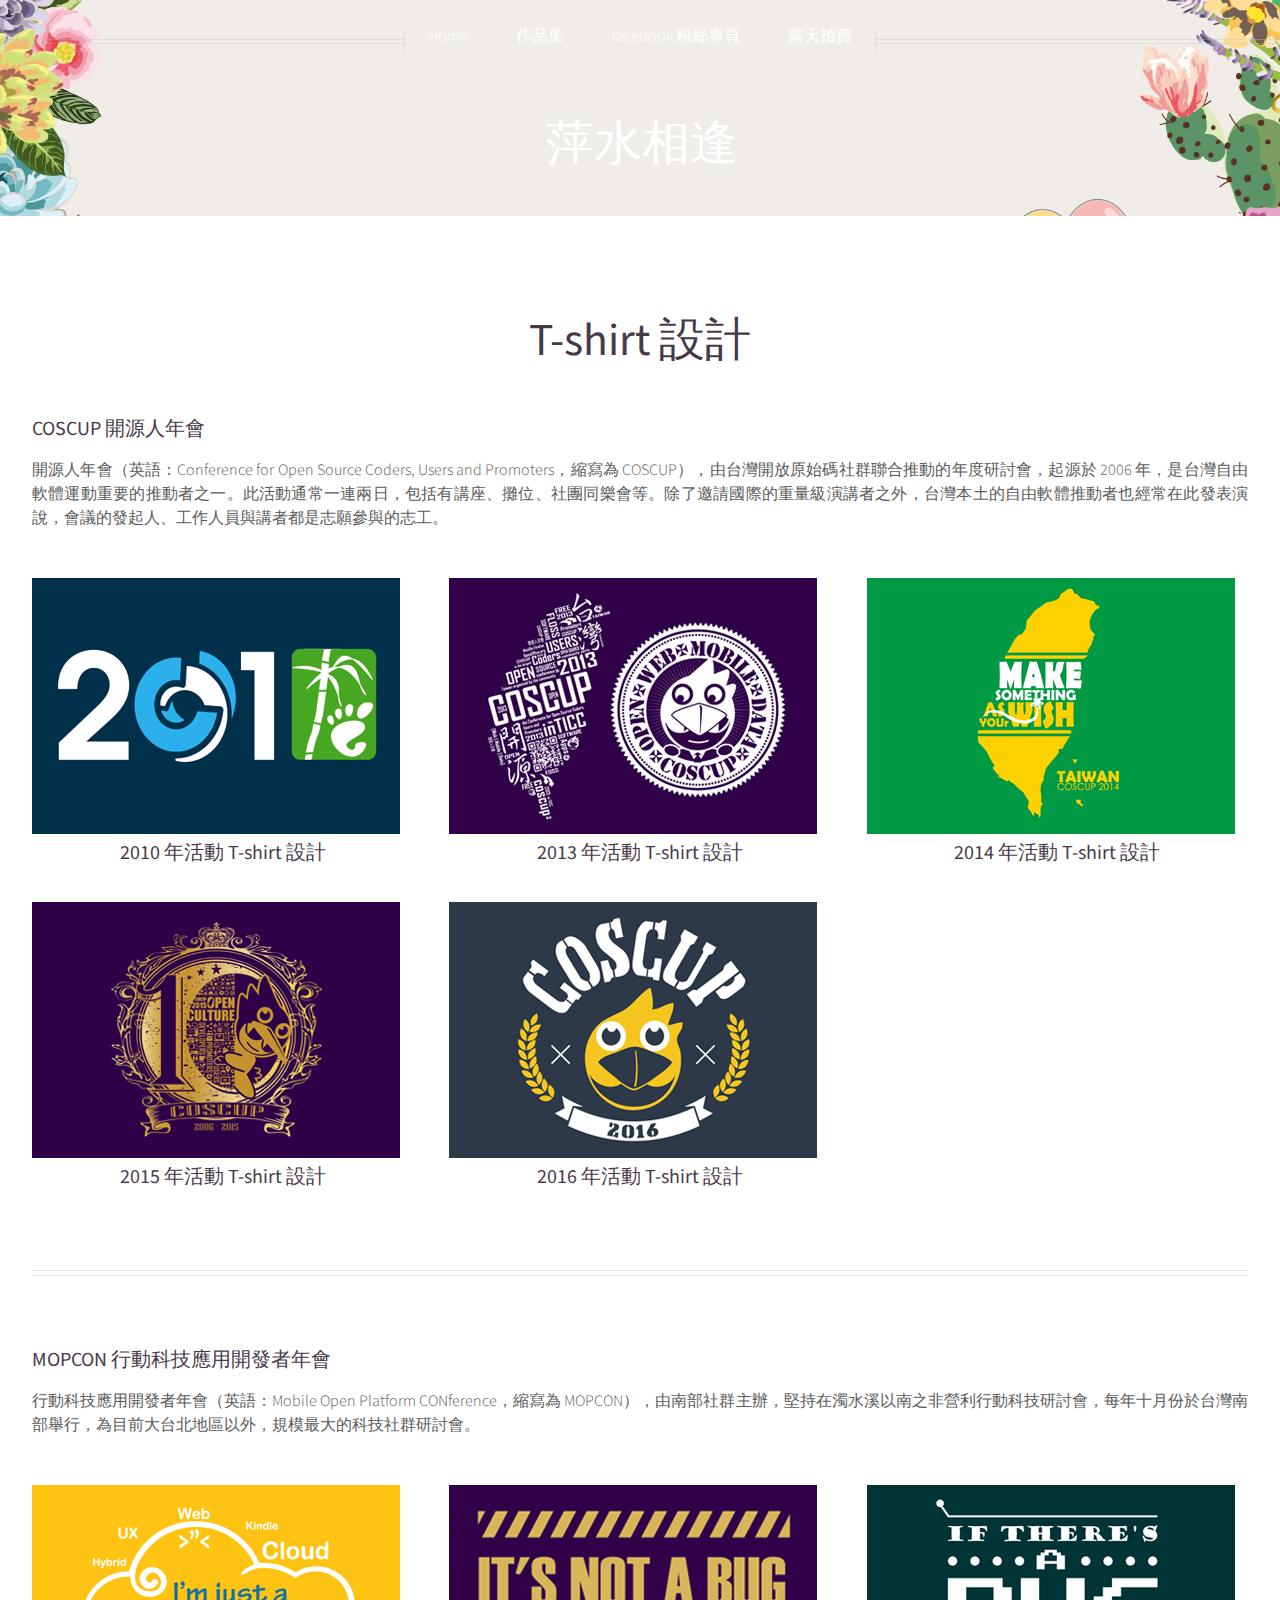
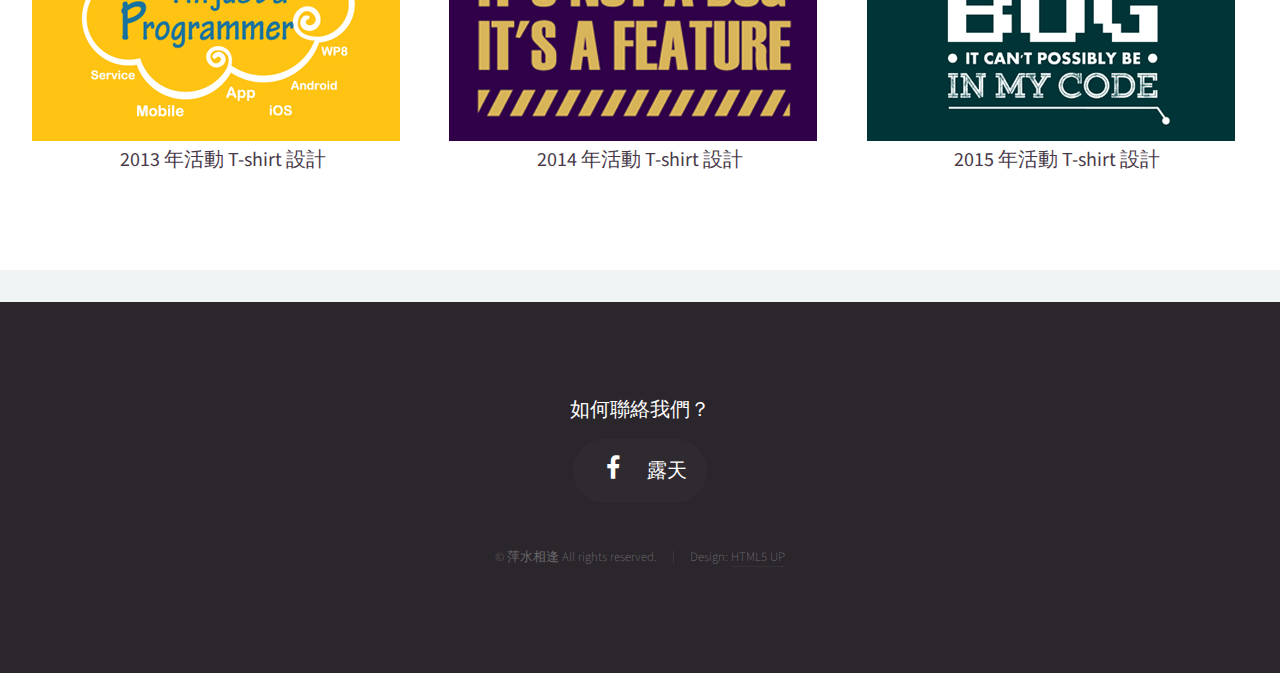
==== logo_1.html @ ac45ee12 "修改上方主選單，新增 「作品集」的「圖案設計」，新增內頁 logo-1.html" ====
<!DOCTYPE HTML>
<!--
	Helios by HTML5 UP
	html5up.net | @n33co
	Free for personal and commercial use under the CCA 3.0 license (html5up.net/license)
-->
<html>
	<head>
		<title>萍水相逢</title>
		<meta charset="utf-8" />
		<meta name="viewport" content="width=device-width, initial-scale=1" />
		<!--[if lte IE 8]><script src="assets/js/ie/html5shiv.js"></script><![endif]-->
		<link rel="stylesheet" href="assets/css/main.css" />
		<script src="//s3-ap-northeast-1.amazonaws.com/justfont-user-script/jf-45528.js"></script>
		<!--[if lte IE 8]><link rel="stylesheet" href="assets/css/ie8.css" /><![endif]-->
	</head>
	<body class="no-sidebar">
		<div id="page-wrapper">

			<!-- Header -->
				<div id="header">

					<!-- Inner -->
						<div class="inner">
							<header>
								<h1><a href="index.html" id="logo">萍水相逢</a></h1>
							</header>
						</div>

					<!-- Nav -->
						<nav id="nav">
							<ul>
								<li><a href="index.html">Home</a></li>
								<li>
									<a href="#">作品集</a>
									<ul>
										<!--<li>
											<a href="#">花藝設計 &hellip;</a>
											<ul>
												<li><a href="#">鮮花</a></li>
												<li><a href="#">乾燥花</a></li>
												<li><a href="#">多肉植物</a></li>
											</ul>
										</li>-->
										<li>
											<a href="#">圖案設計 &hellip;</a>
											<ul>
												<li><a href="logo_1.html">T-Shirt</a></li>
												<li><a href="logo_2.html">Logo</a></li>
											</ul>
										</li>
										<!--<li><a href="#">網頁設計</a></li>-->
									</ul>
								</li>
								<li><a href="https://www.facebook.com/mebych/" target="_blank">facebook 粉絲專頁</a></li>
								<li><a href="http://class.ruten.com.tw/user/index00.php?s=mebych" target="_blank">露天拍賣</a></li>
							</ul>
						</nav>

				</div>

			<!-- Main -->
				<div class="wrapper style1">

					<div class="container">
						<article id="main" class="special">
							<header>
								<h2><a href="#">T-shirt 設計</a></h2>
							</header>

							<section>
								<header>
									<h3><a href="#">COSCUP 開源人年會</a></h3>
								</header>
									<p>
										開源人年會（英語：Conference for Open Source Coders, Users and Promoters，縮寫為 COSCUP），由台灣開放原始碼社群聯合推動的年度研討會，起源於 2006 年，是台灣自由軟體運動重要的推動者之一。此活動通常一連兩日，包括有講座、攤位、社團同樂會等。除了邀請國際的重量級演講者之外，台灣本土的自由軟體推動者也經常在此發表演說，會議的發起人、工作人員與講者都是志願參與的志工。
									</p>
							</section>
							<div class="row">
								<article class="4u 12u(mobile) special">
									<!--<a href="#" class="image featured">--><img src="images/logo_coscup_2010.png" alt="2010活動T-shirt設計" /></a>
									<header>
										<h3><a href="#">2010 年活動 T-shirt 設計</a></h3>
									</header>
								</article>
								<article class="4u 12u(mobile) special">
									<!--<a href="#" class="image featured">--><img src="images/logo_coscup_2013-2.png" alt="2013活動T-shirt設計" /></a>
									<header>
										<h3><a href="#">2013 年活動 T-shirt 設計</a></h3>
									</header>
								</article>
								<article class="4u 12u(mobile) special">
									<!--<a href="#" class="image featured">--><img src="images/logo_coscup_2014-2.png" alt="2014年活動T-shirt設計" /></a>
									<header>
										<h3><a href="#">2014 年活動 T-shirt 設計</a></h3>
									</header>
								</article>
								<article class="4u 12u(mobile) special">
									<!--<a href="#" class="image featured">--><img src="images/logo_coscup_2015.png" alt="2015活動T-shirt設計" /></a>
									<header>
										<h3><a href="#">2015 年活動 T-shirt 設計</a></h3>
									</header>
								</article>
								<article class="4u 12u(mobile) special">
									<!--<a href="#" class="image featured">--><img src="images/logo_coscup_2016.png" alt="2016活動T-shirt設計" /></a>
									<header>
										<h3><a href="#">2016 年活動 T-shirt 設計</a></h3>
									</header>
								</article>
							</div>

							<hr>

							<section>
								<header>
									<h3><a href="#">MOPCON 行動科技應用開發者年會</a></h3>
								</header>
									<p>
										行動科技應用開發者年會（英語：Mobile Open Platform CONference，縮寫為 MOPCON），由南部社群主辦，堅持在濁水溪以南之非營利行動科技研討會，每年十月份於台灣南部舉行，為目前大台北地區以外，規模最大的科技社群研討會。
									</p>
							</section>
							<div class="row">
								<article class="4u 12u(mobile) special">
									<!--<a href="#" class="image featured">--><img src="images/logo_mopcon_2013.png" alt="2013活動T-shirt設計" /></a>
									<header>
										<h3><a href="#">2013 年活動 T-shirt 設計</a></h3>
									</header>
								</article>
								<article class="4u 12u(mobile) special">
									<!--<a href="#" class="image featured">--><img src="images/logo_mopcon_2014.png" alt="2014年活動T-shirt設計" /></a>
									<header>
										<h3><a href="#">2014 年活動 T-shirt 設計</a></h3>
									</header>
								</article>
								<article class="4u 12u(mobile) special">
									<!--<a href="#" class="image featured">--><img src="images/logo_mopcon_2015.png" alt="2015活動T-shirt設計" /></a>
									<header>
										<h3><a href="#">2015 年活動 T-shirt 設計</a></h3>
									</header>
								</article>
							</div>

					</div>

				</div>

			<!-- Footer -->
				<div id="footer">
					<div class="container">
						<div class="row">
							<div class="12u">

							<!-- Contact -->
									<section class="contact">
										<header>
											<h3>如何聯絡我們？</h3>
										</header>
										<ul class="icons">
											<li><a href="https://www.facebook.com/mebych/" class="icon fa-facebook"><span class="label">Facebook</span></a></li>
											<li><a href="http://class.ruten.com.tw/user/index00.php?s=mebych">露天</a></li>
										</ul>
									</section>

								<!-- Copyright -->
									<div class="copyright">
										<ul class="menu">
											<li>&copy; 萍水相逢 All rights reserved.</li><li>Design: <a href="http://html5up.net" target="_blank">HTML5 UP</a></li>
										</ul>
									</div>

							</div>

						</div>
					</div>
				</div>

		</div>

		<!-- Scripts -->
			<script src="assets/js/jquery.min.js"></script>
			<script src="assets/js/jquery.dropotron.min.js"></script>
			<script src="assets/js/jquery.scrolly.min.js"></script>
			<script src="assets/js/jquery.onvisible.min.js"></script>
			<script src="assets/js/skel.min.js"></script>
			<script src="assets/js/util.js"></script>
			<!--[if lte IE 8]><script src="assets/js/ie/respond.min.js"></script><![endif]-->
			<script src="assets/js/main.js"></script>

	</body>
</html>
---- assets/css/main.css ----
@import url("http://fonts.googleapis.com/css?family=Source+Sans+Pro:300,300italic,400,400italic,600");
@import url("font-awesome.min.css");

/*
	Helios by HTML5 UP
	html5up.net | @n33co
	Free for personal and commercial use under the CCA 3.0 license (html5up.net/license)
*/

/* Reset */

	html, body, div, span, applet, object, iframe, h1, h2, h3, h4, h5, h6, p, blockquote, pre, a, abbr, acronym, address, big, cite, code, del, dfn, em, img, ins, kbd, q, s, samp, small, strike, strong, sub, sup, tt, var, b, u, i, center, dl, dt, dd, ol, ul, li, fieldset, form, label, legend, table, caption, tbody, tfoot, thead, tr, th, td, article, aside, canvas, details, embed, figure, figcaption, footer, header, hgroup, menu, nav, output, ruby, section, summary, time, mark, audio, video {
		margin: 0;
		padding: 0;
		border: 0;
		font-size: 100%;
		font: inherit;
		vertical-align: baseline;
	}

	article, aside, details, figcaption, figure, footer, header, hgroup, menu, nav, section {
		display: block;
	}

	body {
		line-height: 1;
	}

	ol, ul {
		list-style: none;
	}

	blockquote, q {
		quotes: none;
	}

	blockquote:before, blockquote:after, q:before, q:after {
		content: '';
		content: none;
	}

	table {
		border-collapse: collapse;
		border-spacing: 0;
	}

	body {
		-webkit-text-size-adjust: none;
	}

/* Box Model */

	*, *:before, *:after {
		-moz-box-sizing: border-box;
		-webkit-box-sizing: border-box;
		box-sizing: border-box;
	}

/* Containers */

	.container {
		margin-left: auto;
		margin-right: auto;
	}

	.container.\31 25\25 {
		width: 100%;
		max-width: 1750px;
		min-width: 1400px;
	}

	.container.\37 5\25 {
		width: 1050px;
	}

	.container.\35 0\25 {
		width: 700px;
	}

	.container.\32 5\25 {
		width: 350px;
	}

	.container {
		width: 1400px;
	}

	@media screen and (max-width: 1680px) {

		.container.\31 25\25 {
			width: 100%;
			max-width: 1500px;
			min-width: 1200px;
		}

		.container.\37 5\25 {
			width: 900px;
		}

		.container.\35 0\25 {
			width: 600px;
		}

		.container.\32 5\25 {
			width: 300px;
		}

		.container {
			width: 1200px;
		}

	}

	@media screen and (max-width: 1280px) {

		.container.\31 25\25 {
			width: 100%;
			max-width: 125%;
			min-width: 100%;
		}

		.container.\37 5\25 {
			width: 75%;
		}

		.container.\35 0\25 {
			width: 50%;
		}

		.container.\32 5\25 {
			width: 25%;
		}

		.container {
			width: 100%;
		}

	}

	@media screen and (max-width: 960px) {

		.container.\31 25\25 {
			width: 100%;
			max-width: 125%;
			min-width: 100%;
		}

		.container.\37 5\25 {
			width: 75%;
		}

		.container.\35 0\25 {
			width: 50%;
		}

		.container.\32 5\25 {
			width: 25%;
		}

		.container {
			width: 100%;
		}

	}

	@media screen and (max-width: 840px) {

		.container.\31 25\25 {
			width: 100%;
			max-width: 125%;
			min-width: 100%;
		}

		.container.\37 5\25 {
			width: 75%;
		}

		.container.\35 0\25 {
			width: 50%;
		}

		.container.\32 5\25 {
			width: 25%;
		}

		.container {
			width: 100% !important;
		}

	}

	@media screen and (max-width: 736px) {

		.container.\31 25\25 {
			width: 100%;
			max-width: 125%;
			min-width: 100%;
		}

		.container.\37 5\25 {
			width: 75%;
		}

		.container.\35 0\25 {
			width: 50%;
		}

		.container.\32 5\25 {
			width: 25%;
		}

		.container {
			width: 100% !important;
		}

	}

/* Grid */

	.row {
		border-bottom: solid 1px transparent;
		-moz-box-sizing: border-box;
		-webkit-box-sizing: border-box;
		box-sizing: border-box;
	}

	.row > * {
		float: left;
		-moz-box-sizing: border-box;
		-webkit-box-sizing: border-box;
		box-sizing: border-box;
	}

	.row:after, .row:before {
		content: '';
		display: block;
		clear: both;
		height: 0;
	}

	.row.uniform > * > :first-child {
		margin-top: 0;
	}

	.row.uniform > * > :last-child {
		margin-bottom: 0;
	}

	.row.\30 \25 > * {
		padding: 0px 0 0 0px;
	}

	.row.\30 \25 {
		margin: 0px 0 -1px 0px;
	}

	.row.uniform.\30 \25 > * {
		padding: 0px 0 0 0px;
	}

	.row.uniform.\30 \25 {
		margin: 0px 0 -1px 0px;
	}

	.row > * {
		padding: 48px 0 0 48px;
	}

	.row {
		margin: -48px 0 -1px -48px;
	}

	.row.uniform > * {
		padding: 48px 0 0 48px;
	}

	.row.uniform {
		margin: -48px 0 -1px -48px;
	}

	.row.\32 00\25 > * {
		padding: 96px 0 0 96px;
	}

	.row.\32 00\25 {
		margin: -96px 0 -1px -96px;
	}

	.row.uniform.\32 00\25 > * {
		padding: 96px 0 0 96px;
	}

	.row.uniform.\32 00\25 {
		margin: -96px 0 -1px -96px;
	}

	.row.\31 50\25 > * {
		padding: 72px 0 0 72px;
	}

	.row.\31 50\25 {
		margin: -72px 0 -1px -72px;
	}

	.row.uniform.\31 50\25 > * {
		padding: 72px 0 0 72px;
	}

	.row.uniform.\31 50\25 {
		margin: -72px 0 -1px -72px;
	}

	.row.\35 0\25 > * {
		padding: 24px 0 0 24px;
	}

	.row.\35 0\25 {
		margin: -24px 0 -1px -24px;
	}

	.row.uniform.\35 0\25 > * {
		padding: 24px 0 0 24px;
	}

	.row.uniform.\35 0\25 {
		margin: -24px 0 -1px -24px;
	}

	.row.\32 5\25 > * {
		padding: 12px 0 0 12px;
	}

	.row.\32 5\25 {
		margin: -12px 0 -1px -12px;
	}

	.row.uniform.\32 5\25 > * {
		padding: 12px 0 0 12px;
	}

	.row.uniform.\32 5\25 {
		margin: -12px 0 -1px -12px;
	}

	.\31 2u, .\31 2u\24 {
		width: 100%;
		clear: none;
		margin-left: 0;
	}

	.\31 1u, .\31 1u\24 {
		width: 91.6666666667%;
		clear: none;
		margin-left: 0;
	}

	.\31 0u, .\31 0u\24 {
		width: 83.3333333333%;
		clear: none;
		margin-left: 0;
	}

	.\39 u, .\39 u\24 {
		width: 75%;
		clear: none;
		margin-left: 0;
	}

	.\38 u, .\38 u\24 {
		width: 66.6666666667%;
		clear: none;
		margin-left: 0;
	}

	.\37 u, .\37 u\24 {
		width: 58.3333333333%;
		clear: none;
		margin-left: 0;
	}

	.\36 u, .\36 u\24 {
		width: 50%;
		clear: none;
		margin-left: 0;
	}

	.\35 u, .\35 u\24 {
		width: 41.6666666667%;
		clear: none;
		margin-left: 0;
	}

	.\34 u, .\34 u\24 {
		width: 33.3333333333%;
		clear: none;
		margin-left: 0;
	}

	.\33 u, .\33 u\24 {
		width: 25%;
		clear: none;
		margin-left: 0;
	}

	.\32 u, .\32 u\24 {
		width: 16.6666666667%;
		clear: none;
		margin-left: 0;
	}

	.\31 u, .\31 u\24 {
		width: 8.3333333333%;
		clear: none;
		margin-left: 0;
	}

	.\31 2u\24 + *,
	.\31 1u\24 + *,
	.\31 0u\24 + *,
	.\39 u\24 + *,
	.\38 u\24 + *,
	.\37 u\24 + *,
	.\36 u\24 + *,
	.\35 u\24 + *,
	.\34 u\24 + *,
	.\33 u\24 + *,
	.\32 u\24 + *,
	.\31 u\24 + * {
		clear: left;
	}

	.\-11u {
		margin-left: 91.66667%;
	}

	.\-10u {
		margin-left: 83.33333%;
	}

	.\-9u {
		margin-left: 75%;
	}

	.\-8u {
		margin-left: 66.66667%;
	}

	.\-7u {
		margin-left: 58.33333%;
	}

	.\-6u {
		margin-left: 50%;
	}

	.\-5u {
		margin-left: 41.66667%;
	}

	.\-4u {
		margin-left: 33.33333%;
	}

	.\-3u {
		margin-left: 25%;
	}

	.\-2u {
		margin-left: 16.66667%;
	}

	.\-1u {
		margin-left: 8.33333%;
	}

	@media screen and (max-width: 1680px) {

		.row > * {
			padding: 48px 0 0 48px;
		}

		.row {
			margin: -48px 0 -1px -48px;
		}

		.row.uniform > * {
			padding: 48px 0 0 48px;
		}

		.row.uniform {
			margin: -48px 0 -1px -48px;
		}

		.row.\32 00\25 > * {
			padding: 96px 0 0 96px;
		}

		.row.\32 00\25 {
			margin: -96px 0 -1px -96px;
		}

		.row.uniform.\32 00\25 > * {
			padding: 96px 0 0 96px;
		}

		.row.uniform.\32 00\25 {
			margin: -96px 0 -1px -96px;
		}

		.row.\31 50\25 > * {
			padding: 72px 0 0 72px;
		}

		.row.\31 50\25 {
			margin: -72px 0 -1px -72px;
		}

		.row.uniform.\31 50\25 > * {
			padding: 72px 0 0 72px;
		}

		.row.uniform.\31 50\25 {
			margin: -72px 0 -1px -72px;
		}

		.row.\35 0\25 > * {
			padding: 24px 0 0 24px;
		}

		.row.\35 0\25 {
			margin: -24px 0 -1px -24px;
		}

		.row.uniform.\35 0\25 > * {
			padding: 24px 0 0 24px;
		}

		.row.uniform.\35 0\25 {
			margin: -24px 0 -1px -24px;
		}

		.row.\32 5\25 > * {
			padding: 12px 0 0 12px;
		}

		.row.\32 5\25 {
			margin: -12px 0 -1px -12px;
		}

		.row.uniform.\32 5\25 > * {
			padding: 12px 0 0 12px;
		}

		.row.uniform.\32 5\25 {
			margin: -12px 0 -1px -12px;
		}

		.\31 2u\28wide\29, .\31 2u\24\28wide\29 {
			width: 100%;
			clear: none;
			margin-left: 0;
		}

		.\31 1u\28wide\29, .\31 1u\24\28wide\29 {
			width: 91.6666666667%;
			clear: none;
			margin-left: 0;
		}

		.\31 0u\28wide\29, .\31 0u\24\28wide\29 {
			width: 83.3333333333%;
			clear: none;
			margin-left: 0;
		}

		.\39 u\28wide\29, .\39 u\24\28wide\29 {
			width: 75%;
			clear: none;
			margin-left: 0;
		}

		.\38 u\28wide\29, .\38 u\24\28wide\29 {
			width: 66.6666666667%;
			clear: none;
			margin-left: 0;
		}

		.\37 u\28wide\29, .\37 u\24\28wide\29 {
			width: 58.3333333333%;
			clear: none;
			margin-left: 0;
		}

		.\36 u\28wide\29, .\36 u\24\28wide\29 {
			width: 50%;
			clear: none;
			margin-left: 0;
		}

		.\35 u\28wide\29, .\35 u\24\28wide\29 {
			width: 41.6666666667%;
			clear: none;
			margin-left: 0;
		}

		.\34 u\28wide\29, .\34 u\24\28wide\29 {
			width: 33.3333333333%;
			clear: none;
			margin-left: 0;
		}

		.\33 u\28wide\29, .\33 u\24\28wide\29 {
			width: 25%;
			clear: none;
			margin-left: 0;
		}

		.\32 u\28wide\29, .\32 u\24\28wide\29 {
			width: 16.6666666667%;
			clear: none;
			margin-left: 0;
		}

		.\31 u\28wide\29, .\31 u\24\28wide\29 {
			width: 8.3333333333%;
			clear: none;
			margin-left: 0;
		}

		.\31 2u\24\28wide\29 + *,
		.\31 1u\24\28wide\29 + *,
		.\31 0u\24\28wide\29 + *,
		.\39 u\24\28wide\29 + *,
		.\38 u\24\28wide\29 + *,
		.\37 u\24\28wide\29 + *,
		.\36 u\24\28wide\29 + *,
		.\35 u\24\28wide\29 + *,
		.\34 u\24\28wide\29 + *,
		.\33 u\24\28wide\29 + *,
		.\32 u\24\28wide\29 + *,
		.\31 u\24\28wide\29 + * {
			clear: left;
		}

		.\-11u\28wide\29 {
			margin-left: 91.66667%;
		}

		.\-10u\28wide\29 {
			margin-left: 83.33333%;
		}

		.\-9u\28wide\29 {
			margin-left: 75%;
		}

		.\-8u\28wide\29 {
			margin-left: 66.66667%;
		}

		.\-7u\28wide\29 {
			margin-left: 58.33333%;
		}

		.\-6u\28wide\29 {
			margin-left: 50%;
		}

		.\-5u\28wide\29 {
			margin-left: 41.66667%;
		}

		.\-4u\28wide\29 {
			margin-left: 33.33333%;
		}

		.\-3u\28wide\29 {
			margin-left: 25%;
		}

		.\-2u\28wide\29 {
			margin-left: 16.66667%;
		}

		.\-1u\28wide\29 {
			margin-left: 8.33333%;
		}

	}

	@media screen and (max-width: 1280px) {

		.row > * {
			padding: 36px 0 0 36px;
		}

		.row {
			margin: -36px 0 -1px -36px;
		}

		.row.uniform > * {
			padding: 36px 0 0 36px;
		}

		.row.uniform {
			margin: -36px 0 -1px -36px;
		}

		.row.\32 00\25 > * {
			padding: 72px 0 0 72px;
		}

		.row.\32 00\25 {
			margin: -72px 0 -1px -72px;
		}

		.row.uniform.\32 00\25 > * {
			padding: 72px 0 0 72px;
		}

		.row.uniform.\32 00\25 {
			margin: -72px 0 -1px -72px;
		}

		.row.\31 50\25 > * {
			padding: 54px 0 0 54px;
		}

		.row.\31 50\25 {
			margin: -54px 0 -1px -54px;
		}

		.row.uniform.\31 50\25 > * {
			padding: 54px 0 0 54px;
		}

		.row.uniform.\31 50\25 {
			margin: -54px 0 -1px -54px;
		}

		.row.\35 0\25 > * {
			padding: 18px 0 0 18px;
		}

		.row.\35 0\25 {
			margin: -18px 0 -1px -18px;
		}

		.row.uniform.\35 0\25 > * {
			padding: 18px 0 0 18px;
		}

		.row.uniform.\35 0\25 {
			margin: -18px 0 -1px -18px;
		}

		.row.\32 5\25 > * {
			padding: 9px 0 0 9px;
		}

		.row.\32 5\25 {
			margin: -9px 0 -1px -9px;
		}

		.row.uniform.\32 5\25 > * {
			padding: 9px 0 0 9px;
		}

		.row.uniform.\32 5\25 {
			margin: -9px 0 -1px -9px;
		}

		.\31 2u\28normal\29, .\31 2u\24\28normal\29 {
			width: 100%;
			clear: none;
			margin-left: 0;
		}

		.\31 1u\28normal\29, .\31 1u\24\28normal\29 {
			width: 91.6666666667%;
			clear: none;
			margin-left: 0;
		}

		.\31 0u\28normal\29, .\31 0u\24\28normal\29 {
			width: 83.3333333333%;
			clear: none;
			margin-left: 0;
		}

		.\39 u\28normal\29, .\39 u\24\28normal\29 {
			width: 75%;
			clear: none;
			margin-left: 0;
		}

		.\38 u\28normal\29, .\38 u\24\28normal\29 {
			width: 66.6666666667%;
			clear: none;
			margin-left: 0;
		}

		.\37 u\28normal\29, .\37 u\24\28normal\29 {
			width: 58.3333333333%;
			clear: none;
			margin-left: 0;
		}

		.\36 u\28normal\29, .\36 u\24\28normal\29 {
			width: 50%;
			clear: none;
			margin-left: 0;
		}

		.\35 u\28normal\29, .\35 u\24\28normal\29 {
			width: 41.6666666667%;
			clear: none;
			margin-left: 0;
		}

		.\34 u\28normal\29, .\34 u\24\28normal\29 {
			width: 33.3333333333%;
			clear: none;
			margin-left: 0;
		}

		.\33 u\28normal\29, .\33 u\24\28normal\29 {
			width: 25%;
			clear: none;
			margin-left: 0;
		}

		.\32 u\28normal\29, .\32 u\24\28normal\29 {
			width: 16.6666666667%;
			clear: none;
			margin-left: 0;
		}

		.\31 u\28normal\29, .\31 u\24\28normal\29 {
			width: 8.3333333333%;
			clear: none;
			margin-left: 0;
		}

		.\31 2u\24\28normal\29 + *,
		.\31 1u\24\28normal\29 + *,
		.\31 0u\24\28normal\29 + *,
		.\39 u\24\28normal\29 + *,
		.\38 u\24\28normal\29 + *,
		.\37 u\24\28normal\29 + *,
		.\36 u\24\28normal\29 + *,
		.\35 u\24\28normal\29 + *,
		.\34 u\24\28normal\29 + *,
		.\33 u\24\28normal\29 + *,
		.\32 u\24\28normal\29 + *,
		.\31 u\24\28normal\29 + * {
			clear: left;
		}

		.\-11u\28normal\29 {
			margin-left: 91.66667%;
		}

		.\-10u\28normal\29 {
			margin-left: 83.33333%;
		}

		.\-9u\28normal\29 {
			margin-left: 75%;
		}

		.\-8u\28normal\29 {
			margin-left: 66.66667%;
		}

		.\-7u\28normal\29 {
			margin-left: 58.33333%;
		}

		.\-6u\28normal\29 {
			margin-left: 50%;
		}

		.\-5u\28normal\29 {
			margin-left: 41.66667%;
		}

		.\-4u\28normal\29 {
			margin-left: 33.33333%;
		}

		.\-3u\28normal\29 {
			margin-left: 25%;
		}

		.\-2u\28normal\29 {
			margin-left: 16.66667%;
		}

		.\-1u\28normal\29 {
			margin-left: 8.33333%;
		}

	}

	@media screen and (max-width: 960px) {

		.row > * {
			padding: 32px 0 0 32px;
		}

		.row {
			margin: -32px 0 -1px -32px;
		}

		.row.uniform > * {
			padding: 32px 0 0 32px;
		}

		.row.uniform {
			margin: -32px 0 -1px -32px;
		}

		.row.\32 00\25 > * {
			padding: 64px 0 0 64px;
		}

		.row.\32 00\25 {
			margin: -64px 0 -1px -64px;
		}

		.row.uniform.\32 00\25 > * {
			padding: 64px 0 0 64px;
		}

		.row.uniform.\32 00\25 {
			margin: -64px 0 -1px -64px;
		}

		.row.\31 50\25 > * {
			padding: 48px 0 0 48px;
		}

		.row.\31 50\25 {
			margin: -48px 0 -1px -48px;
		}

		.row.uniform.\31 50\25 > * {
			padding: 48px 0 0 48px;
		}

		.row.uniform.\31 50\25 {
			margin: -48px 0 -1px -48px;
		}

		.row.\35 0\25 > * {
			padding: 16px 0 0 16px;
		}

		.row.\35 0\25 {
			margin: -16px 0 -1px -16px;
		}

		.row.uniform.\35 0\25 > * {
			padding: 16px 0 0 16px;
		}

		.row.uniform.\35 0\25 {
			margin: -16px 0 -1px -16px;
		}

		.row.\32 5\25 > * {
			padding: 8px 0 0 8px;
		}

		.row.\32 5\25 {
			margin: -8px 0 -1px -8px;
		}

		.row.uniform.\32 5\25 > * {
			padding: 8px 0 0 8px;
		}

		.row.uniform.\32 5\25 {
			margin: -8px 0 -1px -8px;
		}

		.\31 2u\28narrow\29, .\31 2u\24\28narrow\29 {
			width: 100%;
			clear: none;
			margin-left: 0;
		}

		.\31 1u\28narrow\29, .\31 1u\24\28narrow\29 {
			width: 91.6666666667%;
			clear: none;
			margin-left: 0;
		}

		.\31 0u\28narrow\29, .\31 0u\24\28narrow\29 {
			width: 83.3333333333%;
			clear: none;
			margin-left: 0;
		}

		.\39 u\28narrow\29, .\39 u\24\28narrow\29 {
			width: 75%;
			clear: none;
			margin-left: 0;
		}

		.\38 u\28narrow\29, .\38 u\24\28narrow\29 {
			width: 66.6666666667%;
			clear: none;
			margin-left: 0;
		}

		.\37 u\28narrow\29, .\37 u\24\28narrow\29 {
			width: 58.3333333333%;
			clear: none;
			margin-left: 0;
		}

		.\36 u\28narrow\29, .\36 u\24\28narrow\29 {
			width: 50%;
			clear: none;
			margin-left: 0;
		}

		.\35 u\28narrow\29, .\35 u\24\28narrow\29 {
			width: 41.6666666667%;
			clear: none;
			margin-left: 0;
		}

		.\34 u\28narrow\29, .\34 u\24\28narrow\29 {
			width: 33.3333333333%;
			clear: none;
			margin-left: 0;
		}

		.\33 u\28narrow\29, .\33 u\24\28narrow\29 {
			width: 25%;
			clear: none;
			margin-left: 0;
		}

		.\32 u\28narrow\29, .\32 u\24\28narrow\29 {
			width: 16.6666666667%;
			clear: none;
			margin-left: 0;
		}

		.\31 u\28narrow\29, .\31 u\24\28narrow\29 {
			width: 8.3333333333%;
			clear: none;
			margin-left: 0;
		}

		.\31 2u\24\28narrow\29 + *,
		.\31 1u\24\28narrow\29 + *,
		.\31 0u\24\28narrow\29 + *,
		.\39 u\24\28narrow\29 + *,
		.\38 u\24\28narrow\29 + *,
		.\37 u\24\28narrow\29 + *,
		.\36 u\24\28narrow\29 + *,
		.\35 u\24\28narrow\29 + *,
		.\34 u\24\28narrow\29 + *,
		.\33 u\24\28narrow\29 + *,
		.\32 u\24\28narrow\29 + *,
		.\31 u\24\28narrow\29 + * {
			clear: left;
		}

		.\-11u\28narrow\29 {
			margin-left: 91.66667%;
		}

		.\-10u\28narrow\29 {
			margin-left: 83.33333%;
		}

		.\-9u\28narrow\29 {
			margin-left: 75%;
		}

		.\-8u\28narrow\29 {
			margin-left: 66.66667%;
		}

		.\-7u\28narrow\29 {
			margin-left: 58.33333%;
		}

		.\-6u\28narrow\29 {
			margin-left: 50%;
		}

		.\-5u\28narrow\29 {
			margin-left: 41.66667%;
		}

		.\-4u\28narrow\29 {
			margin-left: 33.33333%;
		}

		.\-3u\28narrow\29 {
			margin-left: 25%;
		}

		.\-2u\28narrow\29 {
			margin-left: 16.66667%;
		}

		.\-1u\28narrow\29 {
			margin-left: 8.33333%;
		}

	}

	@media screen and (max-width: 840px) {

		.row > * {
			padding: 32px 0 0 32px;
		}

		.row {
			margin: -32px 0 -1px -32px;
		}

		.row.uniform > * {
			padding: 32px 0 0 32px;
		}

		.row.uniform {
			margin: -32px 0 -1px -32px;
		}

		.row.\32 00\25 > * {
			padding: 64px 0 0 64px;
		}

		.row.\32 00\25 {
			margin: -64px 0 -1px -64px;
		}

		.row.uniform.\32 00\25 > * {
			padding: 64px 0 0 64px;
		}

		.row.uniform.\32 00\25 {
			margin: -64px 0 -1px -64px;
		}

		.row.\31 50\25 > * {
			padding: 48px 0 0 48px;
		}

		.row.\31 50\25 {
			margin: -48px 0 -1px -48px;
		}

		.row.uniform.\31 50\25 > * {
			padding: 48px 0 0 48px;
		}

		.row.uniform.\31 50\25 {
			margin: -48px 0 -1px -48px;
		}

		.row.\35 0\25 > * {
			padding: 16px 0 0 16px;
		}

		.row.\35 0\25 {
			margin: -16px 0 -1px -16px;
		}

		.row.uniform.\35 0\25 > * {
			padding: 16px 0 0 16px;
		}

		.row.uniform.\35 0\25 {
			margin: -16px 0 -1px -16px;
		}

		.row.\32 5\25 > * {
			padding: 8px 0 0 8px;
		}

		.row.\32 5\25 {
			margin: -8px 0 -1px -8px;
		}

		.row.uniform.\32 5\25 > * {
			padding: 8px 0 0 8px;
		}

		.row.uniform.\32 5\25 {
			margin: -8px 0 -1px -8px;
		}

		.\31 2u\28narrower\29, .\31 2u\24\28narrower\29 {
			width: 100%;
			clear: none;
			margin-left: 0;
		}

		.\31 1u\28narrower\29, .\31 1u\24\28narrower\29 {
			width: 91.6666666667%;
			clear: none;
			margin-left: 0;
		}

		.\31 0u\28narrower\29, .\31 0u\24\28narrower\29 {
			width: 83.3333333333%;
			clear: none;
			margin-left: 0;
		}

		.\39 u\28narrower\29, .\39 u\24\28narrower\29 {
			width: 75%;
			clear: none;
			margin-left: 0;
		}

		.\38 u\28narrower\29, .\38 u\24\28narrower\29 {
			width: 66.6666666667%;
			clear: none;
			margin-left: 0;
		}

		.\37 u\28narrower\29, .\37 u\24\28narrower\29 {
			width: 58.3333333333%;
			clear: none;
			margin-left: 0;
		}

		.\36 u\28narrower\29, .\36 u\24\28narrower\29 {
			width: 50%;
			clear: none;
			margin-left: 0;
		}

		.\35 u\28narrower\29, .\35 u\24\28narrower\29 {
			width: 41.6666666667%;
			clear: none;
			margin-left: 0;
		}

		.\34 u\28narrower\29, .\34 u\24\28narrower\29 {
			width: 33.3333333333%;
			clear: none;
			margin-left: 0;
		}

		.\33 u\28narrower\29, .\33 u\24\28narrower\29 {
			width: 25%;
			clear: none;
			margin-left: 0;
		}

		.\32 u\28narrower\29, .\32 u\24\28narrower\29 {
			width: 16.6666666667%;
			clear: none;
			margin-left: 0;
		}

		.\31 u\28narrower\29, .\31 u\24\28narrower\29 {
			width: 8.3333333333%;
			clear: none;
			margin-left: 0;
		}

		.\31 2u\24\28narrower\29 + *,
		.\31 1u\24\28narrower\29 + *,
		.\31 0u\24\28narrower\29 + *,
		.\39 u\24\28narrower\29 + *,
		.\38 u\24\28narrower\29 + *,
		.\37 u\24\28narrower\29 + *,
		.\36 u\24\28narrower\29 + *,
		.\35 u\24\28narrower\29 + *,
		.\34 u\24\28narrower\29 + *,
		.\33 u\24\28narrower\29 + *,
		.\32 u\24\28narrower\29 + *,
		.\31 u\24\28narrower\29 + * {
			clear: left;
		}

		.\-11u\28narrower\29 {
			margin-left: 91.66667%;
		}

		.\-10u\28narrower\29 {
			margin-left: 83.33333%;
		}

		.\-9u\28narrower\29 {
			margin-left: 75%;
		}

		.\-8u\28narrower\29 {
			margin-left: 66.66667%;
		}

		.\-7u\28narrower\29 {
			margin-left: 58.33333%;
		}

		.\-6u\28narrower\29 {
			margin-left: 50%;
		}

		.\-5u\28narrower\29 {
			margin-left: 41.66667%;
		}

		.\-4u\28narrower\29 {
			margin-left: 33.33333%;
		}

		.\-3u\28narrower\29 {
			margin-left: 25%;
		}

		.\-2u\28narrower\29 {
			margin-left: 16.66667%;
		}

		.\-1u\28narrower\29 {
			margin-left: 8.33333%;
		}

	}

	@media screen and (max-width: 736px) {

		.row > * {
			padding: 20px 0 0 20px;
		}

		.row {
			margin: -20px 0 -1px -20px;
		}

		.row.uniform > * {
			padding: 20px 0 0 20px;
		}

		.row.uniform {
			margin: -20px 0 -1px -20px;
		}

		.row.\32 00\25 > * {
			padding: 40px 0 0 40px;
		}

		.row.\32 00\25 {
			margin: -40px 0 -1px -40px;
		}

		.row.uniform.\32 00\25 > * {
			padding: 40px 0 0 40px;
		}

		.row.uniform.\32 00\25 {
			margin: -40px 0 -1px -40px;
		}

		.row.\31 50\25 > * {
			padding: 30px 0 0 30px;
		}

		.row.\31 50\25 {
			margin: -30px 0 -1px -30px;
		}

		.row.uniform.\31 50\25 > * {
			padding: 30px 0 0 30px;
		}

		.row.uniform.\31 50\25 {
			margin: -30px 0 -1px -30px;
		}

		.row.\35 0\25 > * {
			padding: 10px 0 0 10px;
		}

		.row.\35 0\25 {
			margin: -10px 0 -1px -10px;
		}

		.row.uniform.\35 0\25 > * {
			padding: 10px 0 0 10px;
		}

		.row.uniform.\35 0\25 {
			margin: -10px 0 -1px -10px;
		}

		.row.\32 5\25 > * {
			padding: 5px 0 0 5px;
		}

		.row.\32 5\25 {
			margin: -5px 0 -1px -5px;
		}

		.row.uniform.\32 5\25 > * {
			padding: 5px 0 0 5px;
		}

		.row.uniform.\32 5\25 {
			margin: -5px 0 -1px -5px;
		}

		.\31 2u\28mobile\29, .\31 2u\24\28mobile\29 {
			width: 100%;
			clear: none;
			margin-left: 0;
		}

		.\31 1u\28mobile\29, .\31 1u\24\28mobile\29 {
			width: 91.6666666667%;
			clear: none;
			margin-left: 0;
		}

		.\31 0u\28mobile\29, .\31 0u\24\28mobile\29 {
			width: 83.3333333333%;
			clear: none;
			margin-left: 0;
		}

		.\39 u\28mobile\29, .\39 u\24\28mobile\29 {
			width: 75%;
			clear: none;
			margin-left: 0;
		}

		.\38 u\28mobile\29, .\38 u\24\28mobile\29 {
			width: 66.6666666667%;
			clear: none;
			margin-left: 0;
		}

		.\37 u\28mobile\29, .\37 u\24\28mobile\29 {
			width: 58.3333333333%;
			clear: none;
			margin-left: 0;
		}

		.\36 u\28mobile\29, .\36 u\24\28mobile\29 {
			width: 50%;
			clear: none;
			margin-left: 0;
		}

		.\35 u\28mobile\29, .\35 u\24\28mobile\29 {
			width: 41.6666666667%;
			clear: none;
			margin-left: 0;
		}

		.\34 u\28mobile\29, .\34 u\24\28mobile\29 {
			width: 33.3333333333%;
			clear: none;
			margin-left: 0;
		}

		.\33 u\28mobile\29, .\33 u\24\28mobile\29 {
			width: 25%;
			clear: none;
			margin-left: 0;
		}

		.\32 u\28mobile\29, .\32 u\24\28mobile\29 {
			width: 16.6666666667%;
			clear: none;
			margin-left: 0;
		}

		.\31 u\28mobile\29, .\31 u\24\28mobile\29 {
			width: 8.3333333333%;
			clear: none;
			margin-left: 0;
		}

		.\31 2u\24\28mobile\29 + *,
		.\31 1u\24\28mobile\29 + *,
		.\31 0u\24\28mobile\29 + *,
		.\39 u\24\28mobile\29 + *,
		.\38 u\24\28mobile\29 + *,
		.\37 u\24\28mobile\29 + *,
		.\36 u\24\28mobile\29 + *,
		.\35 u\24\28mobile\29 + *,
		.\34 u\24\28mobile\29 + *,
		.\33 u\24\28mobile\29 + *,
		.\32 u\24\28mobile\29 + *,
		.\31 u\24\28mobile\29 + * {
			clear: left;
		}

		.\-11u\28mobile\29 {
			margin-left: 91.66667%;
		}

		.\-10u\28mobile\29 {
			margin-left: 83.33333%;
		}

		.\-9u\28mobile\29 {
			margin-left: 75%;
		}

		.\-8u\28mobile\29 {
			margin-left: 66.66667%;
		}

		.\-7u\28mobile\29 {
			margin-left: 58.33333%;
		}

		.\-6u\28mobile\29 {
			margin-left: 50%;
		}

		.\-5u\28mobile\29 {
			margin-left: 41.66667%;
		}

		.\-4u\28mobile\29 {
			margin-left: 33.33333%;
		}

		.\-3u\28mobile\29 {
			margin-left: 25%;
		}

		.\-2u\28mobile\29 {
			margin-left: 16.66667%;
		}

		.\-1u\28mobile\29 {
			margin-left: 8.33333%;
		}

	}

/* Basic */

	body {
		background: #f0f4f4;
		color: #5b5b5b;
		font-size: 15pt;
		line-height: 1.85em;
		font-family: 'Source Sans Pro', sans-serif;
		font-weight: 300;
	}

		body.is-loading *, body.is-loading *:after, body.is-loading *:before {
			-moz-transition: none !important;
			-webkit-transition: none !important;
			-ms-transition: none !important;
			transition: none !important;
			-moz-animation: none !important;
			-webkit-animation: none !important;
			-ms-animation: none !important;
			animation: none !important;
		}

	input, textarea, select {
		font-size: 15pt;
		line-height: 1.85em;
		font-family: 'Source Sans Pro', sans-serif;
		font-weight: 300;
	}

	h1, h2, h3, h4, h5, h6 {
		font-weight: 400;
		color: #483949;
		line-height: 1.25em;
	}

	h1 a, h2 a, h3 a, h4 a, h5 a, h6 a {
		color: inherit;
		text-decoration: none;
		border-bottom-color: transparent;
	}

	h1 strong, h2 strong, h3 strong, h4 strong, h5 strong, h6 strong {
		font-weight: 600;
	}

	h2 {
		font-size: 2.85em;
	}

	h3 {
		font-size: 1.25em;
	}

	h4 {
		font-size: 1em;
		margin: 0 0 0.25em 0;
	}

	strong, b {
		font-weight: 400;
		color: #483949;
	}

	em, i {
		font-style: italic;
	}

	a {
		color: inherit;
		border-bottom: solid 1px rgba(128, 128, 128, 0.15);
		text-decoration: none;
		-moz-transition: background-color 0.35s ease-in-out, color 0.35s ease-in-out, border-bottom-color 0.35s ease-in-out;
		-webkit-transition: background-color 0.35s ease-in-out, color 0.35s ease-in-out, border-bottom-color 0.35s ease-in-out;
		-ms-transition: background-color 0.35s ease-in-out, color 0.35s ease-in-out, border-bottom-color 0.35s ease-in-out;
		transition: background-color 0.35s ease-in-out, color 0.35s ease-in-out, border-bottom-color 0.35s ease-in-out;
	}

		a:hover {
			color: #ef8376;
			border-bottom-color: transparent;
		}

	sub {
		position: relative;
		top: 0.5em;
		font-size: 0.8em;
	}

	sup {
		position: relative;
		top: -0.5em;
		font-size: 0.8em;
	}

	blockquote {
		border-left: solid 0.5em #ddd;
		padding: 1em 0 1em 2em;
		font-style: italic;
	}

	p, ul, ol, dl, table {
		margin-bottom: 1em;
	}

	p {
		text-align: justify;
	}

	br.clear {
		clear: both;
	}

	hr {
		position: relative;
		display: block;
		border: 0;
		top: 4.5em;
		margin-bottom: 9em;
		height: 6px;
		border-top: solid 1px rgba(128, 128, 128, 0.2);
		border-bottom: solid 1px rgba(128, 128, 128, 0.2);
	}

		hr:before, hr:after {
			content: '';
			position: absolute;
			top: -8px;
			display: block;
			width: 1px;
			height: 21px;
			background: rgba(128, 128, 128, 0.2);
		}

		hr:before {
			left: -1px;
		}

		hr:after {
			right: -1px;
		}

	.timestamp {
		color: rgba(128, 128, 128, 0.75);
		font-size: 0.8em;
	}

/* Sections/Article */

	section, article {
		margin-bottom: 3em;
	}

		section > :last-child, section:last-child, article > :last-child, article:last-child {
			margin-bottom: 0;
		}

		section.special > header, section.special > footer, article.special > header, article.special > footer {
			text-align: center;
		}

	.row > section, .row > article {
		margin-bottom: 0;
	}

	header {
		margin: 0 0 1em 0;
	}

		header > p {
			display: block;
			font-size: 1.5em;
			margin: 1em 0 2em 0;
			line-height: 1.5em;
			text-align: inherit;
		}

	footer {
		margin: 2.5em 0 0 0;
	}

/* Image */

	.image {
		position: relative;
		display: inline-block;
		border: 0;
		outline: 0;
	}

		.image img {
			display: block;
			width: 100%;
		}

		.image.fit {
			display: block;
			width: 100%;
		}

		.image.featured {
			display: block;
			width: 100%;
			margin: 0 0 4em 0;
		}

		.image.left {
			float: left;
			margin: 0 2em 2em 0;
		}

		.image.centered {
			display: block;
			margin: 0 0 2em 0;
		}

			.image.centered img {
				margin: 0 auto;
				width: auto;
			}

/* List */

	ul.default {
		list-style: disc;
		padding-left: 1em;
	}

		ul.default li {
			padding-left: 0.5em;
		}

	ul.actions {
		margin: 3em 0 0 0;
	}

		form ul.actions {
			margin-top: 0;
		}

		ul.actions li {
			display: inline-block;
			margin: 0 0.75em 0 0.75em;
		}

			ul.actions li:first-child {
				margin-left: 0;
			}

			ul.actions li:last-child {
				margin-right: 0;
			}

	ul.divided li {
		border-top: solid 1px rgba(128, 128, 128, 0.2);
		padding-top: 1.5em;
		margin-top: 1.5em;
	}

		ul.divided li:first-child {
			border-top: 0;
			padding-top: 0;
			margin-top: 0;
		}

	ul.menu {
		height: 1em;
		line-height: 1em;
	}

		ul.menu li {
			display: inline-block;
			border-left: solid 1px rgba(128, 128, 128, 0.2);
			padding-left: 1.25em;
			margin-left: 1.25em;
		}

			ul.menu li:first-child {
				border-left: 0;
				padding-left: 0;
				margin-left: 0;
			}

	ul.icons {
		position: relative;
		background: rgba(128, 128, 128, 0.05);
		border-radius: 4em;
		display: inline-block;
		padding: 0.35em 0.75em 0.35em 0.75em;
		font-size: 1.25em;
		cursor: default;
	}

		ul.icons li {
			display: inline-block;
		}

			ul.icons li a {
				display: inline-block;
				background: none;
				width: 2.5em;
				height: 2.5em;
				line-height: 2.5em;
				text-align: center;
				border-radius: 100%;
				border: 0;
				color: inherit;
			}

				ul.icons li a:hover {
					color: #ef8376;
				}

	ol.default {
		list-style: decimal;
		padding-left: 1.25em;
	}

		ol.default li {
			padding-left: 0.25em;
		}

/* Form */

	form label {
		display: block;
		font-weight: 400;
		color: #483949;
		margin: 0 0 1em 0;
	}

	form input[type="text"],
	form input[type="email"],
	form input[type="password"],
	form select,
	form textarea {
		-webkit-appearance: none;
		display: block;
		border: 0;
		background: #fafafa;
		width: 100%;
		border-radius: 0.5em;
		border: solid 1px #E5E5E5;
		padding: 1em;
		-moz-transition: background-color 0.35s ease-in-out, border-color 0.35s ease-in-out;
		-webkit-transition: background-color 0.35s ease-in-out, border-color 0.35s ease-in-out;
		-ms-transition: background-color 0.35s ease-in-out, border-color 0.35s ease-in-out;
		transition: background-color 0.35s ease-in-out, border-color 0.35s ease-in-out;
	}

		form input[type="text"]:focus,
		form input[type="email"]:focus,
		form input[type="password"]:focus,
		form select:focus,
		form textarea:focus {
			background: #fff;
			border-color: #df7366;
		}

	form input[type="text"],
	form input[type="email"],
	form input[type="password"],
	form select {
		line-height: 1em;
	}

	form textarea {
		min-height: 9em;
	}

	form .formerize-placeholder {
		color: #555 !important;
	}

	form ::-webkit-input-placeholder {
		color: #555 !important;
	}

	form :-moz-placeholder {
		color: #555 !important;
	}

	form ::-moz-placeholder {
		color: #555 !important;
	}

	form :-ms-input-placeholder {
		color: #555 !important;
	}

	form ::-moz-focus-inner {
		border: 0;
	}

/* Table */

	table {
		width: 100%;
	}

		table.default {
			width: 100%;
		}

			table.default tbody tr {
				border-top: solid 1px #e5e5e5;
			}

				table.default tbody tr:first-child {
					border-top: 0;
				}

				table.default tbody tr:nth-child(2n+1) {
					background: #fafafa;
				}

			table.default td {
				padding: 0.5em 1em 0.5em 1em;
			}

			table.default th {
				text-align: left;
				font-weight: 400;
				padding: 0.5em 1em 0.5em 1em;
			}

			table.default thead {
				border-bottom: solid 2px #e5e5e5;
			}

			table.default tfoot {
				border-top: solid 2px #e5e5e5;
			}

/* Button */

	input[type="button"],
	input[type="submit"],
	input[type="reset"],
	button,
	.button {
		position: relative;
		display: inline-block;
		background: #df7366;
		color: #fff;
		text-align: center;
		border-radius: 0.5em;
		text-decoration: none;
		padding: 0.65em 3em 0.65em 3em;
		border: 0;
		cursor: pointer;
		outline: 0;
		font-weight: 300;
		-moz-transition: background-color 0.35s ease-in-out, color 0.35s ease-in-out, border-bottom-color 0.35s ease-in-out;
		-webkit-transition: background-color 0.35s ease-in-out, color 0.35s ease-in-out, border-bottom-color 0.35s ease-in-out;
		-ms-transition: background-color 0.35s ease-in-out, color 0.35s ease-in-out, border-bottom-color 0.35s ease-in-out;
		transition: background-color 0.35s ease-in-out, color 0.35s ease-in-out, border-bottom-color 0.35s ease-in-out;
	}

		input[type="button"]:hover,
		input[type="submit"]:hover,
		input[type="reset"]:hover,
		button:hover,
		.button:hover {
			color: #fff;
			background: #ef8376;
		}

		input[type="button"].alt,
		input[type="submit"].alt,
		input[type="reset"].alt,
		button.alt,
		.button.alt {
			background: #2B252C;
		}

			input[type="button"].alt:hover,
			input[type="submit"].alt:hover,
			input[type="reset"].alt:hover,
			button.alt:hover,
			.button.alt:hover {
				background: #3B353C;
			}

/* Post */

	.post.stub {
		text-align: center;
	}

		.post.stub header {
			margin: 0;
		}

/* Icons */

	.icon {
		text-decoration: none;
	}

		.icon:before {
			display: inline-block;
			font-family: FontAwesome;
			font-size: 1.25em;
			text-decoration: none;
			font-style: normal;
			font-weight: normal;
			line-height: 1;
			-webkit-font-smoothing: antialiased;
			-moz-osx-font-smoothing: grayscale;
		}

		.icon > .label {
			display: none;
		}

		.icon.circled {
			position: relative;
			display: inline-block;
			background: #2b252c;
			color: #fff;
			border-radius: 100%;
			width: 3em;
			height: 3em;
			line-height: 3.25em;
			text-align: center;
			font-size: 1.25em;
		}

			header .icon.circled {
				margin: 0 0 2em 0;
			}

/* Wrapper */

	.wrapper {
		background: #fff;
		margin: 0 0 2em 0;
		padding: 6em 0 6em 0;
	}

		.wrapper.style2 {
			padding-top: 0;
		}

/* Header */

	#header {
		position: relative;
		background-image: url("../../images/header.jpg");
		background-size: cover;
		background-position: center center;
		background-attachment: fixed;
		color: #fff;
		text-align: center;
		padding: 7.5em 0 2em 0;
		cursor: default;
	}

		#header:before {
			content: '';
			display: inline-block;
			vertical-align: middle;
			height: 100%;
		}

		#header .inner {
			position: relative;
			z-index: 1;
			margin: 0;
			display: inline-block;
			vertical-align: middle;
		}

		#header header {
			display: inline-block;
		}

			#header header > p {
				font-size: 1.25em;
				margin: 0;
			}

		#header h1 {
			color: #fff;
			font-size: 3em;
			line-height: 1em;
		}

			#header h1 a {
				color: inherit;
			}

		#header .button {
			display: inline-block;
			border-radius: 100%;
			width: 4.5em;
			height: 4.5em;
			line-height: 4.5em;
			text-align: center;
			font-size: 1.25em;
			padding: 0;
		}

		#header hr {
			top: 1.5em;
			margin-bottom: 3em;
			border-bottom-color: rgba(192, 192, 192, 0.35);
			box-shadow: inset 0 1px 0 0 rgba(192, 192, 192, 0.35);
		}

			#header hr:before, #header hr:after {
				background: rgba(192, 192, 192, 0.35);
			}

		#header footer {
			margin: 1em 0 0 0;
		}

	body.homepage #header {
		height: 100vh;
		min-height: 40em;
	}

		body.homepage #header h1 {
			font-size: 4em;
		}

		body.homepage #header:after {
			content: '';
			background: #1C0920;
			display: block;
			position: absolute;
			left: 0;
			top: 0;
			width: 100%;
			height: 100%;
			opacity: 0;
			-moz-transition: opacity 2.5s ease-in-out;
			-webkit-transition: opacity 2.5s ease-in-out;
			-ms-transition: opacity 2.5s ease-in-out;
			transition: opacity 2.5s ease-in-out;
			-moz-transition-delay: 0.5s;
			-webkit-transition-delay: 0.5s;
			-ms-transition-delay: 0.5s;
			transition-delay: 0.5s;
		}

	body.homepage.is-loading #header:after {
		opacity: 1;
	}

/* Nav */

	#nav {
		position: absolute;
		top: 0;
		left: 0;
		width: 100%;
		text-align: center;
		padding: 1.5em 0 1.5em 0;
		z-index: 1;
		overflow: hidden;
	}

		#nav > ul {
			line-height: 0px;
			position: relative;
			display: inline-block;
			margin: 0;
			height: 21px;
			border-left: solid 1px rgba(192, 192, 192, 0.35);
			border-right: solid 1px rgba(192, 192, 192, 0.35);
		}

			#nav > ul:before, #nav > ul:after {
				content: '';
				display: block;
				width: 300%;
				position: absolute;
				top: 50%;
				margin-top: -2px;
				height: 5px;
				border-top: solid 1px rgba(192, 192, 192, 0.35);
				border-bottom: solid 1px rgba(192, 192, 192, 0.35);
			}

			#nav > ul:before {
				left: 100%;
				margin-left: 1px;
			}

			#nav > ul:after {
				right: 100%;
				margin-right: 1px;
			}

			#nav > ul > li {
				display: inline-block;
				margin: -9px 0.5em 0 0.5em;
				border-radius: 0.5em;
				padding: 0.85em;
				border: solid 1px transparent;
				-moz-transition: color 0.35s ease-in-out, border-color 0.35s ease-in-out;
				-webkit-transition: color 0.35s ease-in-out, border-color 0.35s ease-in-out;
				-ms-transition: color 0.35s ease-in-out, border-color 0.35s ease-in-out;
				transition: color 0.35s ease-in-out, border-color 0.35s ease-in-out;
			}

				#nav > ul > li.active {
					border-color: rgba(192, 192, 192, 0.35);
				}

				#nav > ul > li > a, #nav > ul > li > span {
					display: block;
					color: inherit;
					text-decoration: none;
					border: 0;
					outline: 0;
				}

				#nav > ul > li > ul {
					display: none;
				}

	.dropotron {
		background: rgba(255, 255, 255, 0.975);
		padding: 1em 1.25em 1em 1.25em;
		line-height: 1em;
		height: auto;
		text-align: left;
		border-radius: 0.5em;
		box-shadow: 0 0.15em 0.25em 0 rgba(0, 0, 0, 0.25);
		min-width: 12em;
		margin-top: -1em;
	}

		.dropotron li {
			border-top: solid 1px rgba(128, 128, 128, 0.2);
			color: #5b5b5b;
		}

			.dropotron li:first-child {
				border-top: 0;
			}

			.dropotron li:hover {
				color: #ef8376;
			}

			.dropotron li a, .dropotron li span {
				display: block;
				border: 0;
				padding: 0.5em 0 0.5em 0;
				-moz-transition: color 0.35s ease-in-out;
				-webkit-transition: color 0.35s ease-in-out;
				-ms-transition: color 0.35s ease-in-out;
				transition: color 0.35s ease-in-out;
			}

		.dropotron.level-0 {
			margin-top: 2em;
			font-size: 0.9em;
		}

			.dropotron.level-0:before {
				content: '';
				position: absolute;
				left: 50%;
				top: -0.7em;
				margin-left: -0.75em;
				border-bottom: solid 0.75em rgba(255, 255, 255, 0.975);
				border-left: solid 0.75em rgba(64, 64, 64, 0);
				border-right: solid 0.75em rgba(64, 64, 64, 0);
			}

/* Banner */

	#banner {
		background: #fff;
		text-align: center;
		padding: 4.5em 0 4.5em 0;
		margin-bottom: 0;
	}

		#banner header > p {
			margin-bottom: 0;
		}

/* Content */

	#content > hr {
		top: 3em;
		margin-bottom: 6em;
	}

	#content > section {
		margin-bottom: 0;
	}

/* Sidebar */

	#sidebar > hr {
		top: 3em;
		margin-bottom: 6em;
	}

		#sidebar > hr.first {
			display: none;
		}

	#sidebar > section {
		margin-bottom: 0;
	}

/* Main */

	#main {
		margin-bottom: 0;
	}

		#main section:first-of-type {
			padding-top: 2em;
		}

/* Footer */

	#footer {
		position: relative;
		overflow: hidden;
		padding: 6em 0 6em 0;
		background: #2b252c;
		color: #fff;
	}

		#footer .icon.circled {
			background: #fff;
			color: #2b252c;
		}

		#footer header {
			text-align: center;
			cursor: default;
		}

		#footer h2, #footer h3, #footer h4, #footer h5, #footer h6 {
			color: #fff;
		}

		#footer .contact {
			text-align: center;
		}

			#footer .contact p {
				text-align: center;
				margin: 0 0 3em 0;
			}

		#footer .copyright {
			text-align: center;
			color: rgba(128, 128, 128, 0.75);
			font-size: 0.8em;
			cursor: default;
		}

			#footer .copyright a {
				color: rgba(128, 128, 128, 0.75);
			}

				#footer .copyright a:hover {
					color: rgba(212, 212, 212, 0.85);
				}

/* Carousel */

	.carousel {
		position: relative;
		overflow: hidden;
		padding: 2em 0 2em 0;
		margin-bottom: 0;
	}

		.carousel .forward, .carousel .backward {
			position: absolute;
			top: 50%;
			width: 6em;
			height: 12em;
			margin-top: -6em;
			cursor: pointer;
		}

			.carousel .forward:before, .carousel .backward:before {
				content: '';
				display: block;
				width: 6em;
				height: 6em;
				border-radius: 100%;
				background-color: rgba(72, 57, 73, 0.5);
				position: absolute;
				top: 50%;
				margin-top: -3em;
				-moz-transition: background-color 0.35s ease-in-out;
				-webkit-transition: background-color 0.35s ease-in-out;
				-o-transition: background-color 0.35s ease-in-out;
				-ms-transition: background-color 0.35s ease-in-out;
				transition: background-color 0.35s ease-in-out;
				-webkit-backface-visibility: hidden;
			}

			.carousel .forward:after, .carousel .backward:after {
				content: '';
				width: 3em;
				height: 3em;
				position: absolute;
				top: 50%;
				margin: -1.5em 0 0 0;
				background: url("images/arrow.svg") no-repeat center center;
			}

			.carousel .forward:hover:before, .carousel .backward:hover:before {
				background-color: rgba(239, 131, 118, 0.75);
			}

		.carousel .forward {
			right: 0;
		}

			.carousel .forward:before {
				right: -3em;
			}

			.carousel .forward:after {
				right: -0.25em;
			}

		.carousel .backward {
			left: 0;
		}

			.carousel .backward:before {
				left: -3em;
			}

			.carousel .backward:after {
				left: -0.25em;
				-moz-transform: scaleX(-1);
				-webkit-transform: scaleX(-1);
				-ms-transform: scaleX(-1);
				transform: scaleX(-1);
			}

		.carousel .reel {
			white-space: nowrap;
			position: relative;
			-webkit-overflow-scrolling: touch;
			padding: 0 2em 0 2em;
		}

		.carousel article {
			display: inline-block;
			width: 18em;
			background: #fff;
			text-align: center;
			padding: 0 1em 3em 1em;
			margin: 0 2em 0 0;
			white-space: normal;
			opacity: 1.0;
			-moz-transition: opacity 0.75s ease-in-out;
			-webkit-transition: opacity 0.75s ease-in-out;
			-ms-transition: opacity 0.75s ease-in-out;
			transition: opacity 0.75s ease-in-out;
		}

			.carousel article.loading {
				opacity: 0;
			}

			.carousel article .image {
				position: relative;
				left: -1em;
				top: 0;
				width: auto;
				margin-right: -2em;
				margin-bottom: 3em;
			}

			.carousel article p {
				text-align: center;
			}

/* Wide */

	@media screen and (max-width: 1680px) {

		/* Basic */

			body, input, textarea, select {
				font-size: 14pt;
				line-height: 1.75em;
			}

		/* Carousel */

			.carousel {
				padding: 1.5em 0 1.5em 0;
			}

				.carousel .reel {
					padding: 0 1.5em 0 1.5em;
				}

				.carousel article {
					width: 18em;
					margin: 0 1.25em 0 0;
				}

	}

/* Normal */

	@media screen and (max-width: 1280px) {

		/* Basic */

			body, input, textarea, select {
				font-size: 12pt;
				line-height: 1.5em;
			}

		/* Wrapper */

			.wrapper {
				padding-left: 2em;
				padding-right: 2em;
			}

		/* Header */

			#header {
				background-attachment: scroll;
			}

				#header .inner {
					padding-left: 2em;
					padding-right: 2em;
				}

		/* Banner */

			#banner {
				padding-left: 2em;
				padding-right: 2em;
			}

		/* Footer */

			#footer {
				padding-left: 2em;
				padding-right: 2em;
			}

	}

/* Narrow */

/* Narrower */

	@media screen and (max-width: 840px) {

		/* Basic */

			body, input, textarea, select {
				font-size: 13pt;
				line-height: 1.65em;
			}

			.tweet {
				text-align: center;
			}

			.timestamp {
				display: block;
				text-align: center;
			}

		/* Footer */

			#footer {
				padding: 4em 2em 4em 2em;
			}

		/* Carousel */

			.carousel {
				padding: 1.25em 0 1.25em 0;
			}

				.carousel article {
					width: 18em;
					margin: 0 1em 0 0;
				}

	}

/* Mobile */

	#navPanel, #titleBar {
		display: none;
	}

	@media screen and (max-width: 736px) {

		/* Basic */

			html, body {
				overflow-x: hidden;
			}

			body, input, textarea, select {
				font-size: 12.5pt;
				line-height: 1.5em;
			}

			h2 {
				font-size: 1.75em;
			}

			h3 {
				font-size: 1.25em;
			}

			hr {
				top: 3em;
				margin-bottom: 6em;
			}

		/* Section/Article */

			section, article {
				margin-bottom: 2em;
			}

				section:last-child, article:last-child {
					margin-bottom: 0;
				}

			.row > section, .row > article {
				margin-bottom: 2em;
			}

			header > p {
				font-size: 1.25em;
			}

		/* Image */

			.image.featured {
				margin: 0 0 2em 0;
			}

			.image.left {
				margin: 0 1em 1em 0;
			}

			.image.centered {
				margin: 0 0 1em 0;
			}

		/* List */

			form ul.actions {
				margin-top: 0;
			}

			ul.actions li {
				display: block;
				margin: 0.75em 0 0 0;
			}

				ul.actions li:first-child {
					margin-top: 0;
				}

			ul.menu {
				height: auto;
				text-align: center;
			}

				ul.menu li {
					display: block;
					border: 0;
					padding: 0.75em 0 0 0;
					margin: 0;
				}

					ul.menu li:first-child {
						padding-top: 0;
					}

			ul.icons {
				font-size: 1em;
				padding: 0.35em 0.5em 0.35em 0.5em;
			}

				ul.icons li a {
					width: 2.25em;
				}

		/* Button */

			input[type="button"],
			input[type="submit"],
			input[type="reset"],
			button,
			.button {
				display: block;
				padding: 0;
				line-height: 3em;
				width: 100%;
			}

		/* Off-Canvas Navigation */

			#page-wrapper {
				-moz-backface-visibility: hidden;
				-webkit-backface-visibility: hidden;
				-ms-backface-visibility: hidden;
				backface-visibility: hidden;
				-moz-transition: -moz-transform 0.5s ease;
				-webkit-transition: -webkit-transform 0.5s ease;
				-ms-transition: -ms-transform 0.5s ease;
				transition: transform 0.5s ease;
				padding-bottom: 1px;
			}

			#navButton {
				-moz-backface-visibility: hidden;
				-webkit-backface-visibility: hidden;
				-ms-backface-visibility: hidden;
				backface-visibility: hidden;
				-moz-transition: -moz-transform 0.5s ease;
				-webkit-transition: -webkit-transform 0.5s ease;
				-ms-transition: -ms-transform 0.5s ease;
				transition: transform 0.5s ease;
				display: block;
				height: 44px;
				left: 0;
				position: fixed;
				top: 0;
				width: 100%;
				z-index: 10001;
			}

				#navButton .toggle {
					position: absolute;
					left: 0;
					top: 0;
					width: 100%;
					height: 100%;
					border: 0;
					outline: 0;
				}

					#navButton .toggle:before {
						font-family: FontAwesome;
						text-decoration: none;
						font-style: normal;
						font-weight: normal;
						-webkit-font-smoothing: antialiased;
						-moz-osx-font-smoothing: grayscale;
						content: '\f0c9';
						color: #fff;
						color: rgba(255, 255, 255, 0.75);
						text-align: center;
						display: block;
						font-size: 14px;
						width: 80px;
						height: 30px;
						line-height: 30px;
						position: absolute;
						left: 50%;
						margin-left: -40px;
						background: rgba(132, 128, 136, 0.75);
						border-top: 0;
						border-radius: 0 0 0.35em 0.35em;
					}

			#navPanel {
				-moz-backface-visibility: hidden;
				-webkit-backface-visibility: hidden;
				-ms-backface-visibility: hidden;
				backface-visibility: hidden;
				-moz-transform: translateY(-50vh);
				-webkit-transform: translateY(-50vh);
				-ms-transform: translateY(-50vh);
				transform: translateY(-50vh);
				-moz-transition: -moz-transform 0.5s ease;
				-webkit-transition: -webkit-transform 0.5s ease;
				-ms-transition: -ms-transform 0.5s ease;
				transition: transform 0.5s ease;
				display: block;
				height: 50vh;
				left: 0;
				overflow-y: auto;
				position: fixed;
				top: 0;
				width: 100%;
				z-index: 10002;
				background: #1f1920;
				box-shadow: inset 0px -2px 5px 0px rgba(0, 0, 0, 0.25);
				font-size: 1em;
			}

				#navPanel:before {
					content: '';
					display: block;
					position: absolute;
					left: 0;
					top: 0;
					width: 100%;
					height: 100%;
					background: url("images/overlay.png");
					background-size: 128px 128px;
				}

				#navPanel .link {
					position: relative;
					z-index: 1;
					display: block;
					text-decoration: none;
					padding: 0.5em;
					color: #ddd;
					border: 0;
					border-top: dotted 1px rgba(255, 255, 255, 0.05);
				}

					#navPanel .link:first-child {
						border-top: 0;
					}

					#navPanel .link.depth-0 {
						color: #fff;
						font-weight: 600;
					}

				#navPanel .indent-1 {
					display: inline-block;
					width: 1em;
				}

				#navPanel .indent-2 {
					display: inline-block;
					width: 2em;
				}

				#navPanel .indent-3 {
					display: inline-block;
					width: 3em;
				}

				#navPanel .indent-4 {
					display: inline-block;
					width: 4em;
				}

				#navPanel .indent-5 {
					display: inline-block;
					width: 5em;
				}

				#navPanel .depth-0 {
					color: #fff;
				}

			body.navPanel-visible #page-wrapper {
				-moz-transform: translateY(50vh);
				-webkit-transform: translateY(50vh);
				-ms-transform: translateY(50vh);
				transform: translateY(50vh);
			}

			body.navPanel-visible #navButton {
				-moz-transform: translateY(50vh);
				-webkit-transform: translateY(50vh);
				-ms-transform: translateY(50vh);
				transform: translateY(50vh);
			}

			body.navPanel-visible #navPanel {
				-moz-transform: translateY(0);
				-webkit-transform: translateY(0);
				-ms-transform: translateY(0);
				transform: translateY(0);
			}

		/* Wrapper */

			.wrapper {
				padding: 3em 1em 3em 1em;
			}

		/* Header */

			#header {
				background-attachment: scroll;
				padding: 2.5em 0 0 0;
			}

				#header .inner {
					padding-top: 1.5em;
					padding-left: 1em;
					padding-right: 1em;
				}

				#header header > p {
					font-size: 1em;
				}

				#header h1 {
					font-size: 1.75em;
				}

				#header hr {
					top: 1em;
					margin-bottom: 2.5em;
				}

			body.homepage #header {
				min-height: 0;
				padding: 5.5em 0 5em 0;
				height: auto;
			}

				body.homepage #header:before {
					display: none;
				}

				body.homepage #header h1 {
					font-size: 2.5em;
				}

		/* Nav */

			#nav {
				display: none;
			}

		/* Banner */

			#banner {
				padding: 3em 2em 3em 2em;
			}

		/* Sidebar */

			#sidebar > hr:first-of-type {
				display: block;
			}

		/* Main */

			#main > header {
				text-align: center;
			}

		/* Footer */

			#footer {
				padding-left: 1em;
				padding-right: 1em;
			}

		/* Carousel */

			.carousel {
				padding: 0.5em 0 0.5em 0;
			}

				.carousel .reel {
					padding: 0 0.5em 0 0.5em;
				}

				.carousel article {
					width: 14em;
					padding-bottom: 2em;
					margin: 0 0.5em 0 0;
				}

					.carousel article .image {
						margin-bottom: 2em;
					}

	}
---- assets/css/ie8.css ----
/*
	Helios by HTML5 UP
	html5up.net | @n33co
	Free for personal and commercial use under the CCA 3.0 license (html5up.net/license)
*/

/* Basic */

	a {
		border-bottom: solid 1px #ddd;
	}

	hr {
		border-top: solid 1px #777;
		border-bottom: solid 1px #777;
	}

	.timestamp {
		color: #777;
	}

/* Section/Article */

	section > .last-child, section.last-child, article > .last-child, article.last-child {
		margin-bottom: 0;
	}

/* List */

	ul.divided li {
		border-top: solid 1px #777;
	}

	ul.menu li {
		border-left: solid 1px #777;
	}

	ul.icons {
		background: #333;
		-ms-behavior: url("assets/js/ie/PIE.htc");
	}

/* Button */

	.button {
		-ms-behavior: url("assets/js/ie/PIE.htc");
	}

/* Icons */

	.icon.circled {
		-ms-behavior: url("assets/js/ie/PIE.htc");
	}

/* Header */

	#header {
		-ms-behavior: url("assets/js/ie/backgroundsize.min.htc");
	}

	body.homepage #header {
		height: auto;
		min-height: 0;
		padding: 12em 0 12em 0;
	}

		body.homepage #header:after {
			display: none;
		}

/* Nav */

	#nav > ul:before, #nav > ul:after {
		border-top: solid 1px #777;
		border-bottom: solid 1px #777;
	}

	#nav > ul > li {
		-ms-behavior: url("assets/js/ie/PIE.htc");
	}

		#nav > ul > li.active {
			border-color: #999;
		}

	.dropotron {
		background: #fff;
		-ms-behavior: url("assets/js/ie/PIE.htc");
	}

		.dropotron li {
			border-color: #eee;
			padding-right: 1em;
			color: #5b5b5b;
		}

		.dropotron.level-0 {
			box-shadow: none !important;
			margin-top: 1em;
		}

/* Carousel */

	.carousel .forward, .carousel .backward {
		border-radius: 100%;
		background-color: #483949;
		width: 7em;
		height: 7em;
		margin-top: -3.5em;
		border-radius: 100%;
		-ms-behavior: url("assets/js/ie/PIE.htc");
	}

		.carousel .forward:before, .carousel .backward:before {
			display: none;
		}

	.carousel .forward {
		right: -3.5em;
	}

	.carousel .backward {
		left: -3.5em;
	}

/* Footer */

	#footer ul.divided li {
		border-color: #3B373C;
	}

	#footer ul.menu li {
		border-color: #3B373C;
	}

	#footer hr {
		border-color: #3B373C;
	}

	#footer .icons {
		background: #2F2930;
	}

	#footer .copyright {
		color: #777;
	}

		#footer .copyright a {
			color: #aaa;
			border: 0;
		}

			#footer .copyright a:hover {
				color: #ccc;
			}
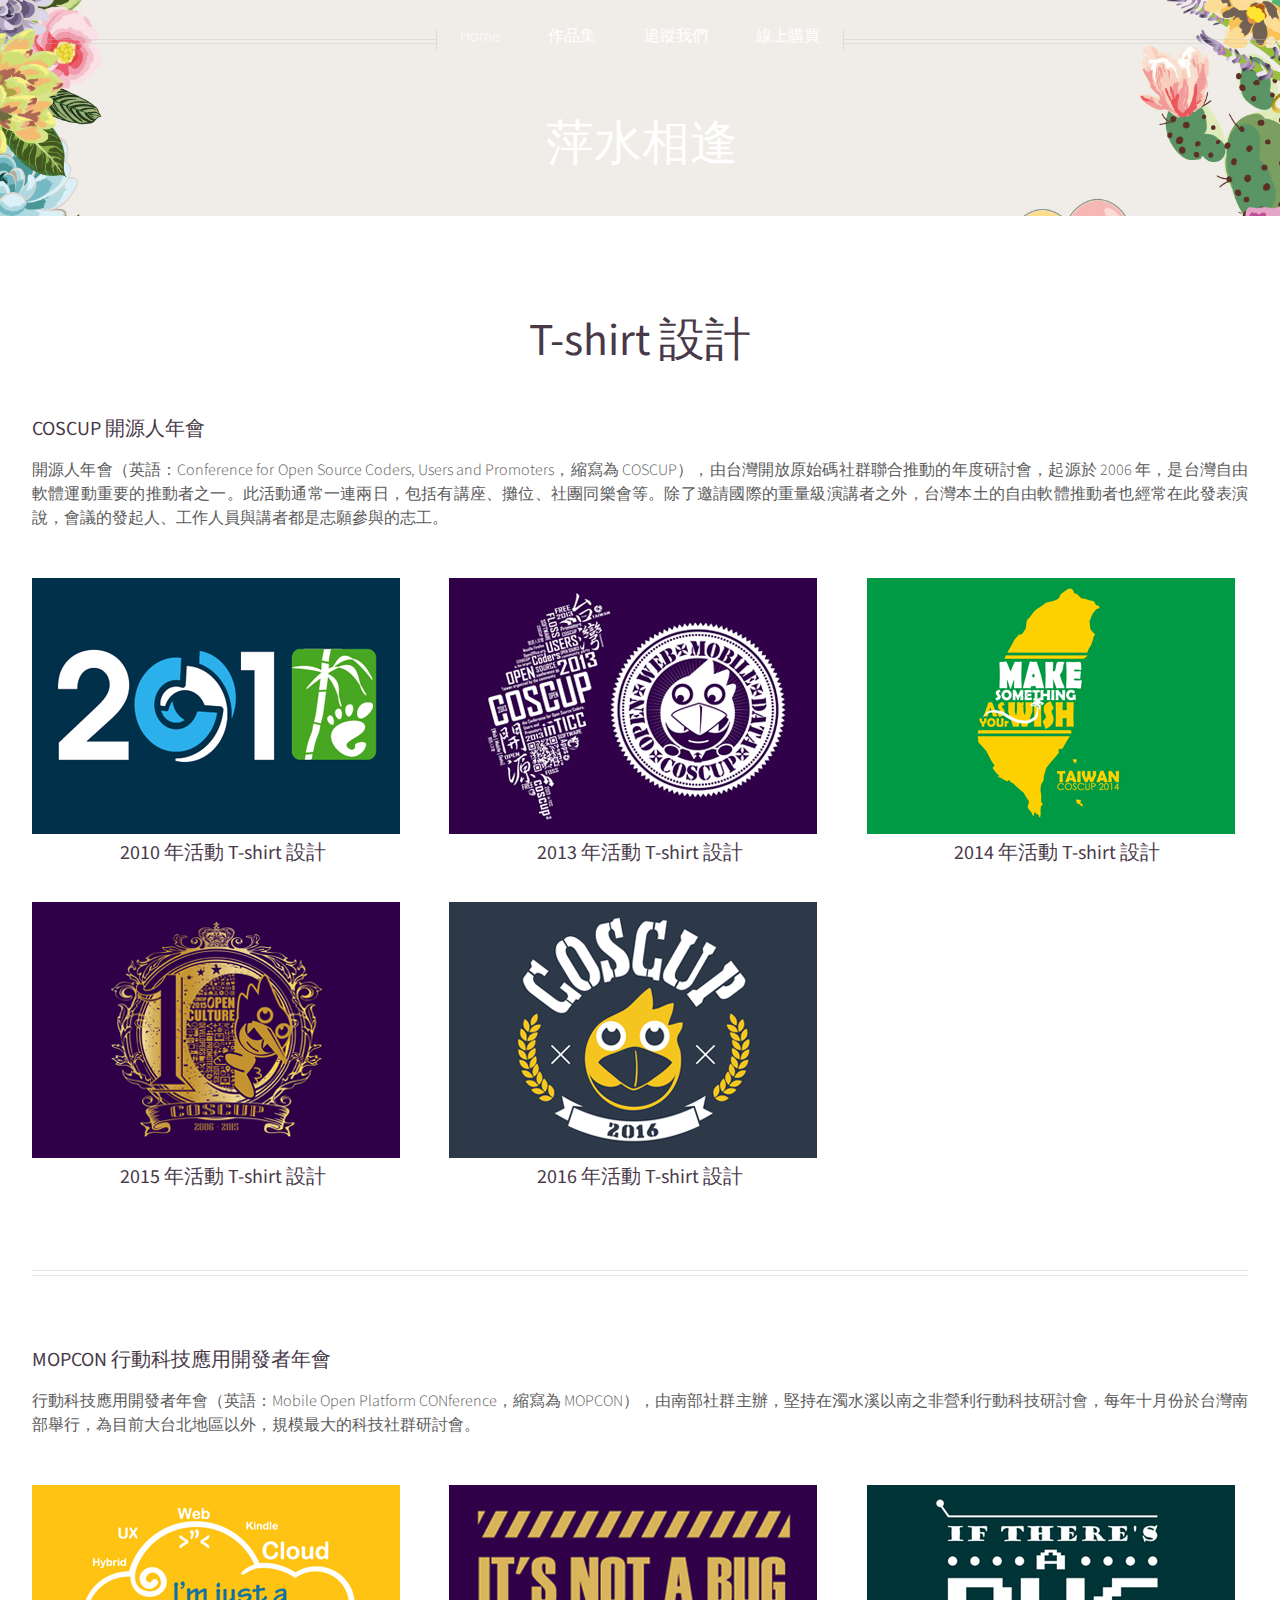
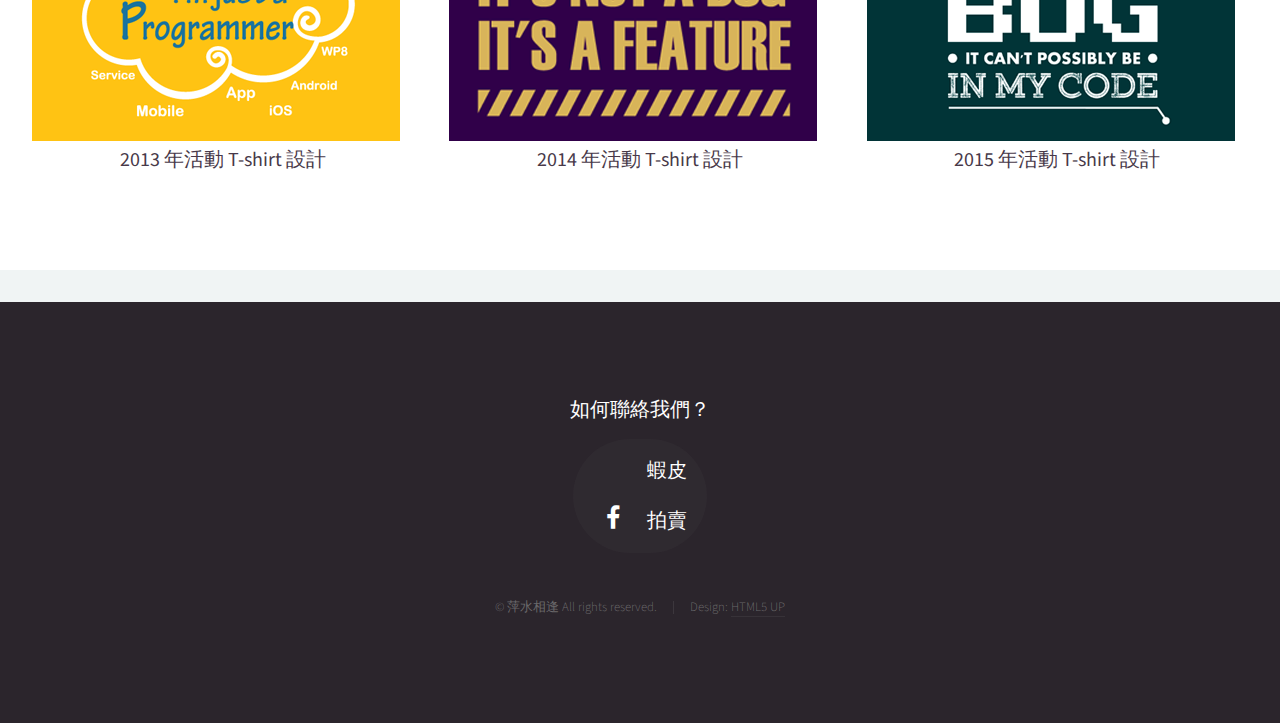
==== commit 1db2638b: "加上PChome賣場連結，去掉婚禮佈置服務項目" ====
--- a/logo_1.html
+++ b/logo_1.html
@@ -43,17 +43,28 @@
 											</ul>
 										</li>-->
 										<li>
-											<a href="#">圖案設計 &hellip;</a>
-											<ul>
-												<li><a href="logo_1.html">T-Shirt</a></li>
-												<li><a href="logo_2.html">Logo</a></li>
-											</ul>
+											<a href="logo_1.html">圖案設計</a>
 										</li>
 										<!--<li><a href="#">網頁設計</a></li>-->
 									</ul>
 								</li>
-								<li><a href="https://www.facebook.com/mebych/" target="_blank">facebook 粉絲專頁</a></li>
-								<li><a href="http://class.ruten.com.tw/user/index00.php?s=mebych" target="_blank">露天拍賣</a></li>
+								<li><a href="#">追蹤我們</a>
+									<ul>
+										<li><a href="https://www.facebook.com/mebych/"><span class="label">Facebook</span></a></li>
+										<li><a href="https://www.instagram.com/mebych/"><span class="label">Instagram</span></a></li>
+									</ul>
+
+								</li>
+								<li>
+									<a href="#">線上購買</a>
+									<ul>
+										<li><a href="https://shopee.tw/mebych" target="_blank">蝦皮拍賣</a></li>
+										<li>
+											<a href="http://class.ruten.com.tw/user/index00.php?s=mebych" target="_blank">露天拍賣</a>
+										</li>
+										<li><a href="http://seller.pcstore.com.tw/S109170067" target="_blank">PChome商店街</a></li>
+									</ul>
+								</li>
 							</ul>
 						</nav>
 
@@ -65,7 +76,7 @@
 					<div class="container">
 						<article id="main" class="special">
 							<header>
-								<h2><a href="#">T-shirt 設計</a></h2>
+								<h2>T-shirt 設計</h2>
 							</header>
 
 							<section>
@@ -80,7 +91,7 @@
 								<article class="4u 12u(mobile) special">
 									<!--<a href="#" class="image featured">--><img src="images/logo_coscup_2010.png" alt="2010活動T-shirt設計" /></a>
 									<header>
-										<h3><a href="#">2010 年活動 T-shirt 設計</a></h3>
+										<h3><a href="https://coscup.org">2010 年活動 T-shirt 設計</a></h3>
 									</header>
 								</article>
 								<article class="4u 12u(mobile) special">
@@ -113,7 +124,7 @@
 
 							<section>
 								<header>
-									<h3><a href="#">MOPCON 行動科技應用開發者年會</a></h3>
+									<h3><a href="http://mopcon.org">MOPCON 行動科技應用開發者年會</a></h3>
 								</header>
 									<p>
 										行動科技應用開發者年會（英語：Mobile Open Platform CONference，縮寫為 MOPCON），由南部社群主辦，堅持在濁水溪以南之非營利行動科技研討會，每年十月份於台灣南部舉行，為目前大台北地區以外，規模最大的科技社群研討會。
@@ -156,8 +167,8 @@
 											<h3>如何聯絡我們？</h3>
 										</header>
 										<ul class="icons">
-											<li><a href="https://www.facebook.com/mebych/" class="icon fa-facebook"><span class="label">Facebook</span></a></li>
-											<li><a href="http://class.ruten.com.tw/user/index00.php?s=mebych">露天</a></li>
+											<li><a href="https://www.facebook.com/mebych/" class="icon fa-facebook" target="_blank"><span class="label">Facebook</span></a></li>
+											<li><a href="https://shopee.tw/mebych" target="_blank"><span class="label">蝦皮拍賣</span></a></li>
 										</ul>
 									</section>
 
